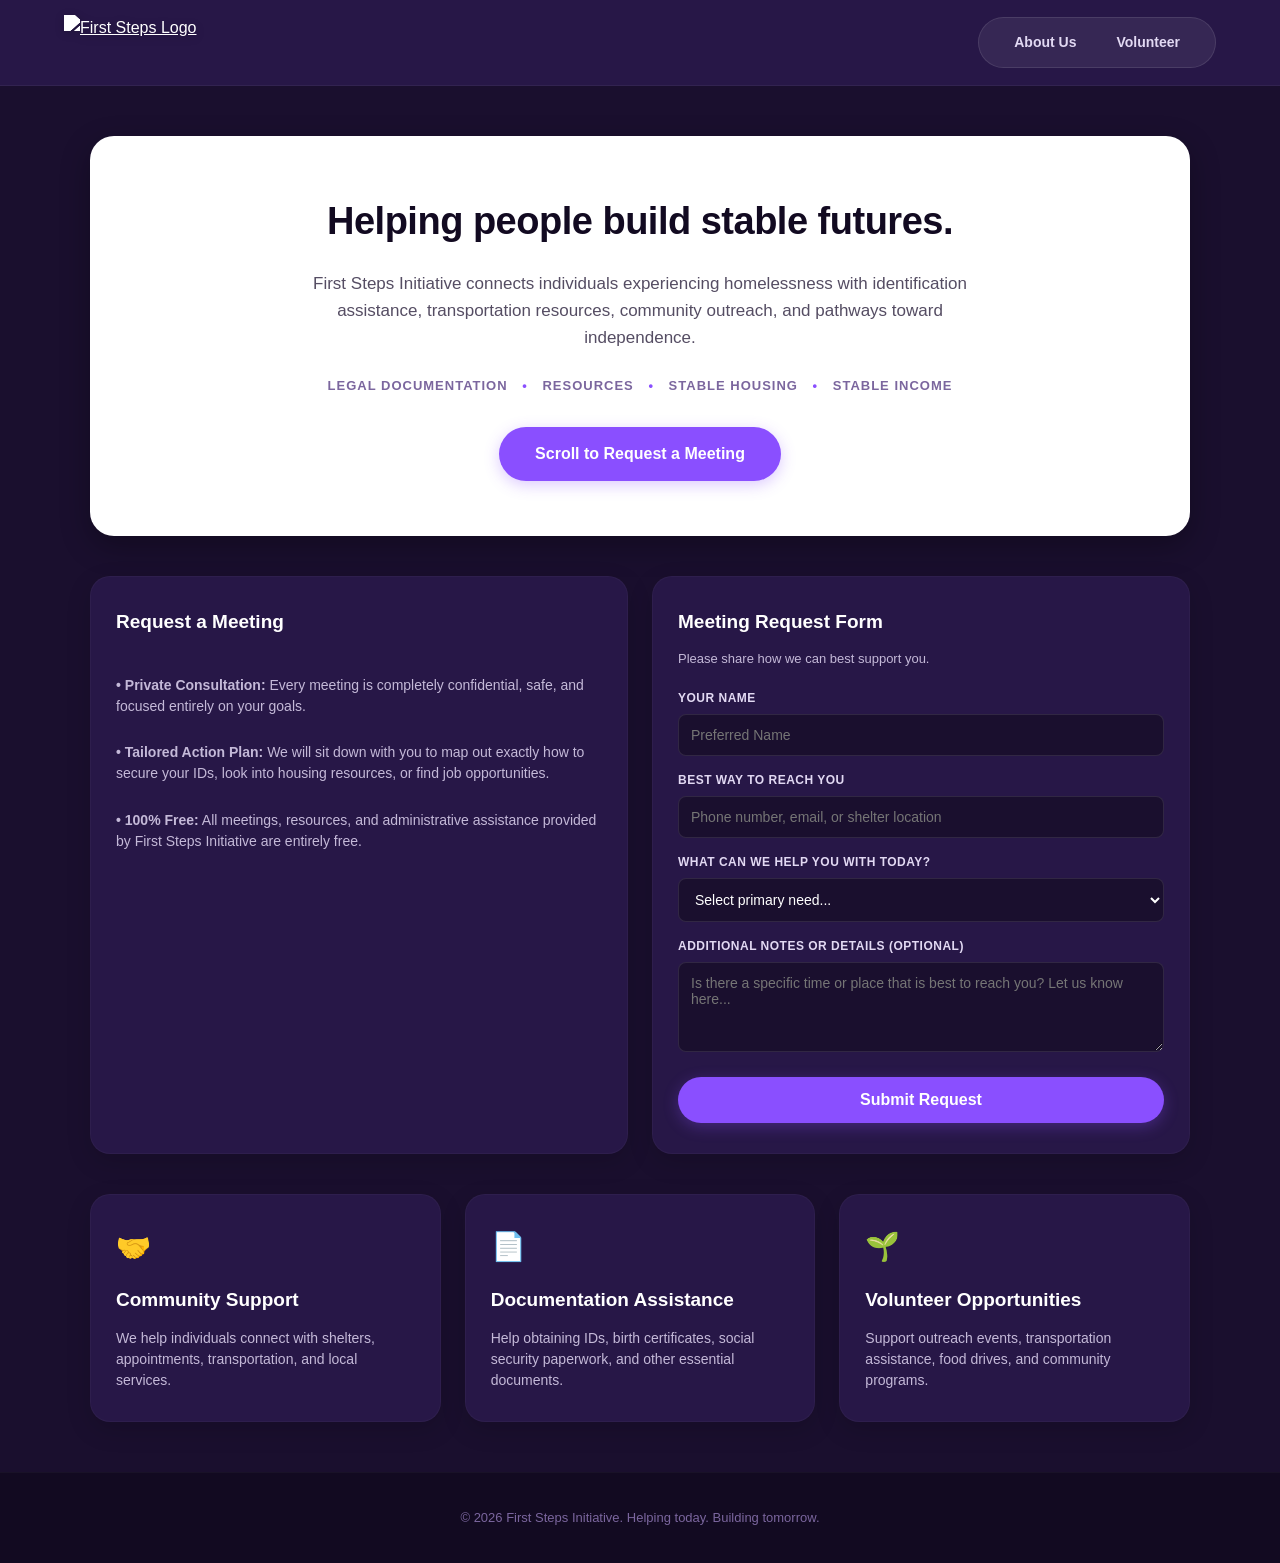
==== index.html @ f7674c2c "Restarted website" ====
<!DOCTYPE html>
<html lang="en">
<head>
    <meta charset="UTF-8">
    <meta name="viewport" content="width=device-width, initial-scale=1.0">
    <title>First Steps Initiative</title>
    <link rel="stylesheet" href="styles.css">
</head>
<body>

    <header class="main-header">
        <div class="logo-container">
            <a href="index.html">
                <img src="images/firststepslogo.png" alt="First Steps Logo" class="logo-img">
            </a>
        </div>
        <nav class="nav-bubble">
            <a href="about.html">About Us</a>
            <a href="volunteer.html">Volunteer</a>
        </nav>
    </header>

    <main class="page-container">
        
        <section class="hero-card">
            <h1>Helping people build stable futures.</h1>
            <p>First Steps Initiative connects individuals experiencing homelessness with identification assistance, transportation resources, community outreach, and pathways toward independence.</p>
            
            <div class="tagline-container">
                <span class="tag-item">Legal Documentation</span>
                <span class="tag-divider">•</span>
                <span class="tag-item">Resources</span>
                <span class="tag-divider">•</span>
                <span class="tag-item">Stable Housing</span>
                <span class="tag-divider">•</span>
                <span class="tag-item">Stable Income</span>
            </div>

            <a href="#meeting-form-section" class="hero-btn">Scroll to Request a Meeting</a>
        </section>

        <section id="meeting-form-section" class="services-grid layout-split">
            
            <div class="service-card info-panel">
                <h3>Request a Meeting</h3>
                <br>
                <p><strong>• Private Consultation:</strong> Every meeting is completely confidential, safe, and focused entirely on your goals.</p>
                <br>
                <p><strong>• Tailored Action Plan:</strong> We will sit down with you to map out exactly how to secure your IDs, look into housing resources, or find job opportunities.</p>
                <br>
                <p><strong>• 100% Free:</strong> All meetings, resources, and administrative assistance provided by First Steps Initiative are entirely free.</p>
            </div>

            <div class="service-card form-panel">
                <h3>Meeting Request Form</h3>
                <p style="color: #c4b9d8; font-size: 13px; margin-bottom: 20px;">Please share how we can best support you.</p>
                
                <form action="https://formspree.io/f/your-form-id-here" method="POST" class="volunteer-form">
                    <div class="form-group">
                        <label for="client-name">Your Name</label>
                        <input type="text" id="client-name" name="name" required placeholder="Preferred Name">
                    </div>

                    <div class="form-group">
                        <label for="contact-method">Best Way to Reach You</label>
                        <input type="text" id="contact-method" name="contact_method" required placeholder="Phone number, email, or shelter location">
                    </div>

                    <div class="form-group">
                        <label for="service-needed">What can we help you with today?</label>
                        <select id="service-needed" name="support_type" required>
                            <option value="" disabled selected>Select primary need...</option>
                            <option value="id-docs">Getting an ID / Birth Certificate</option>
                            <option value="housing">Stable Housing Assistance</option>
                            <option value="income">Stable Income / Job Resources</option>
                            <option value="other">General Community Support</option>
                        </select>
                    </div>

                    <div class="form-group">
                        <label for="client-message">Additional Notes or Details (Optional)</label>
                        <textarea id="client-message" name="details" rows="4" placeholder="Is there a specific time or place that is best to reach you? Let us know here..."></textarea>
                    </div>

                    <button type="submit" class="hero-btn form-submit">Submit Request</button>
                </form>
            </div>

        </section>

        <section class="services-grid" style="margin-top: 40px;">
            
            <div class="service-card">
                <div class="card-icon">🤝</div>
                <h3>Community Support</h3>
                <p>We help individuals connect with shelters, appointments, transportation, and local services.</p>
            </div>

            <div class="service-card">
                <div class="card-icon">📄</div>
                <h3>Documentation Assistance</h3>
                <p>Help obtaining IDs, birth certificates, social security paperwork, and other essential documents.</p>
            </div>

            <div class="service-card">
                <div class="card-icon">🌱</div>
                <h3>Volunteer Opportunities</h3>
                <p>Support outreach events, transportation assistance, food drives, and community programs.</p>
            </div>

        </section>

    </main>

    <footer class="main-footer">
        <p>&copy; 2026 First Steps Initiative. Helping today. Building tomorrow.</p>
    </footer>

</body>
</html>
---- styles.css ----
/* ==========================================
   1. CORE GLOBAL STYLES & BACKGROUND
   ========================================== */
* {
    margin: 0;
    padding: 0;
    box-sizing: border-box;
}

body {
    font-family: -apple-system, BlinkMacSystemFont, "Segoe UI", Roboto, Helvetica, Arial, sans-serif;
    background-color: #1a0f2e; /* Deep, rich premium dark purple canvas */
    color: #ffffff;
    line-height: 1.6;
    display: flex;
    flex-direction: column;
    min-height: 100vh;
}

/* Container keeping your elements neatly spaced */
.page-container {
    max-width: 1100px;
    width: 90%;
    margin: 50px auto;
    flex: 1;
}

/* ==========================================
   2. REFRESHED NAV BAR STYLES
   ========================================== */
.main-header {
    background-color: #271747; /* Slightly lighter deep purple for depth */
    padding: 15px 5%;
    display: flex;
    justify-content: space-between;
    align-items: center;
    border-bottom: 1px solid rgba(255, 255, 255, 0.05);
}

.logo-img {
    height: 55px;
    width: auto;
    display: block;
    /* Keeps logo perfectly clean on dark backgrounds */
    filter: brightness(0) invert(1) drop-shadow(0 2px 4px rgba(0,0,0,0.2)); 
}

/* The Navigation Capsule Pill */
header nav.nav-bubble {
    display: inline-flex;
    background-color: rgba(255, 255, 255, 0.07); /* Smooth glassmorphic look */
    padding: 5px 15px;            
    border-radius: 50px;          
    align-items: center;
    border: 1px solid rgba(255, 255, 255, 0.1);
}

header nav.nav-bubble a {
    color: #e2d9f3;    
    margin: 0 4px;               
    padding: 8px 16px;
    text-decoration: none;
    font-weight: 600;
    font-size: 14px;
    transition: all 0.25s ease;    
    border-radius: 25px;
}

/* Crisp White Hover Button Tab */
header nav.nav-bubble a:hover {
    background-color: #ffffff; 
    color: #1a0f2e;            
    box-shadow: 0 4px 12px rgba(0, 0, 0, 0.15); 
}

/* ==========================================
   3. MODERN HERO BLOCK
   ========================================== */
.hero-card {
    background: #ffffff;
    color: #1a0f2e; /* Deep purple contrast text */
    padding: 55px 40px;
    border-radius: 24px; /* Sleek modern rounding */
    text-align: center;
    box-shadow: 0 10px 30px rgba(0, 0, 0, 0.3);
    margin-bottom: 40px;
    display: flex;
    flex-direction: column;
    align-items: center;
}

.hero-card h1 {
    font-size: 38px;
    font-weight: 800;
    margin-bottom: 18px;
    letter-spacing: -0.5px;
    color: #120a21;
}

.hero-card p {
    color: #554d63;
    font-size: 17px;
    max-width: 720px;
    margin: 0 auto;
}

/* Horizontal Tagline Subtext Divider Grid */
.tagline-container {
    margin: 25px 0 5px 0;
    font-size: 13px;
    font-weight: 700;
    color: #7b669e;
    text-transform: uppercase;
    letter-spacing: 1px;
}

.tag-divider {
    color: #8a4fff; 
    margin: 0 10px;
}

/* ==========================================
   4. SEAMLESS CALL-TO-ACTION BUTTON
   ========================================== */
.hero-btn {
    display: inline-block;
    background-color: #8a4fff; /* Bright royal purple accent */
    color: #ffffff !important;
    padding: 14px 36px;
    text-decoration: none;
    font-weight: 600;
    font-size: 16px;
    border-radius: 50px;
    margin-top: 25px;
    transition: all 0.2s cubic-bezier(0.4, 0, 0.2, 1);
    box-shadow: 0 4px 15px rgba(138, 79, 255, 0.3);
}

.hero-btn:hover {
    background-color: #7236e2;
    transform: translateY(-2px);
    box-shadow: 0 6px 20px rgba(138, 79, 255, 0.45);
}

/* ==========================================
   5. THREE-COLUMN SERVICE CARD GRID
   ========================================== */
.services-grid {
    display: flex;
    justify-content: space-between;
    gap: 24px;
}

.service-card {
    background: #271747; /* Matches internal container color palette */
    padding: 30px 25px;
    border-radius: 20px;
    flex: 1;
    border: 1px solid rgba(255, 255, 255, 0.03);
    box-shadow: 0 8px 24px rgba(0, 0, 0, 0.15);
    transition: transform 0.2s ease, border-color 0.2s ease;
}

.service-card:hover {
    transform: translateY(-4px);
    border-color: rgba(138, 79, 255, 0.3);
}

.card-icon {
    font-size: 28px;
    margin-bottom: 15px;
}

.service-card h3 {
    font-size: 19px;
    font-weight: 700;
    margin-bottom: 12px;
    color: #ffffff;
}

.service-card p {
    color: #c4b9d8;
    font-size: 14px;
    line-height: 1.5;
}

/* Responsive optimization for smaller monitors/laptops */
/* Responsive optimization for mobile phones */
@media (max-width: 768px) {
    .main-header {
        flex-direction: column; /* Stacks logo above the menu on small phones */
        gap: 15px;
        text-align: center;
    }

    .services-grid {
        flex-direction: column; /* Stacks the lower cards vertically */
    }
    
    .hero-card h1 {
        font-size: 28px; /* Slightly shrinks text so headers don't look giant on a phone */
    }
}

/* ==========================================
   6. CLEAN FOOTER STYLES
   ========================================== */
.main-footer {
    text-align: center;
    padding: 35px 20px;
    background-color: #120a21;
    color: #7b669e;
    font-size: 13px;
    border-top: 1px solid rgba(255, 255, 255, 0.03);
}

/* ==========================================
   7. VOLUNTEER FORM SPECIFIC STYLES
   ========================================== */
.layout-split {
    align-items: stretch;
}

.info-panel {
    background: #271747;
}

.form-panel {
    background: #271747;
    text-align: left;
}

.volunteer-form {
    display: flex;
    flex-direction: column;
    gap: 15px;
}

.form-group {
    display: flex;
    flex-direction: column;
    gap: 6px;
}

.form-group label {
    font-size: 12px;
    font-weight: 700;
    text-transform: uppercase;
    color: #e2d9f3;
    letter-spacing: 0.5px;
}

.form-group input,
.form-group select,
.form-group textarea {
    width: 100%;
    padding: 12px;
    background-color: #1a0f2e;
    border: 1px solid rgba(255, 255, 255, 0.1);
    border-radius: 8px;
    color: #ffffff;
    font-family: inherit;
    font-size: 14px;
    transition: border-color 0.2s;
}

.form-group input:focus,
.form-group select:focus,
.form-group textarea:focus {
    outline: none;
    border-color: #8a4fff;
}

.form-group textarea {
    resize: vertical;
}

.form-submit {
    margin: 10px 0 0 0 !important;
    width: 100%;
    text-align: center;
    cursor: pointer;
    border: none;
}
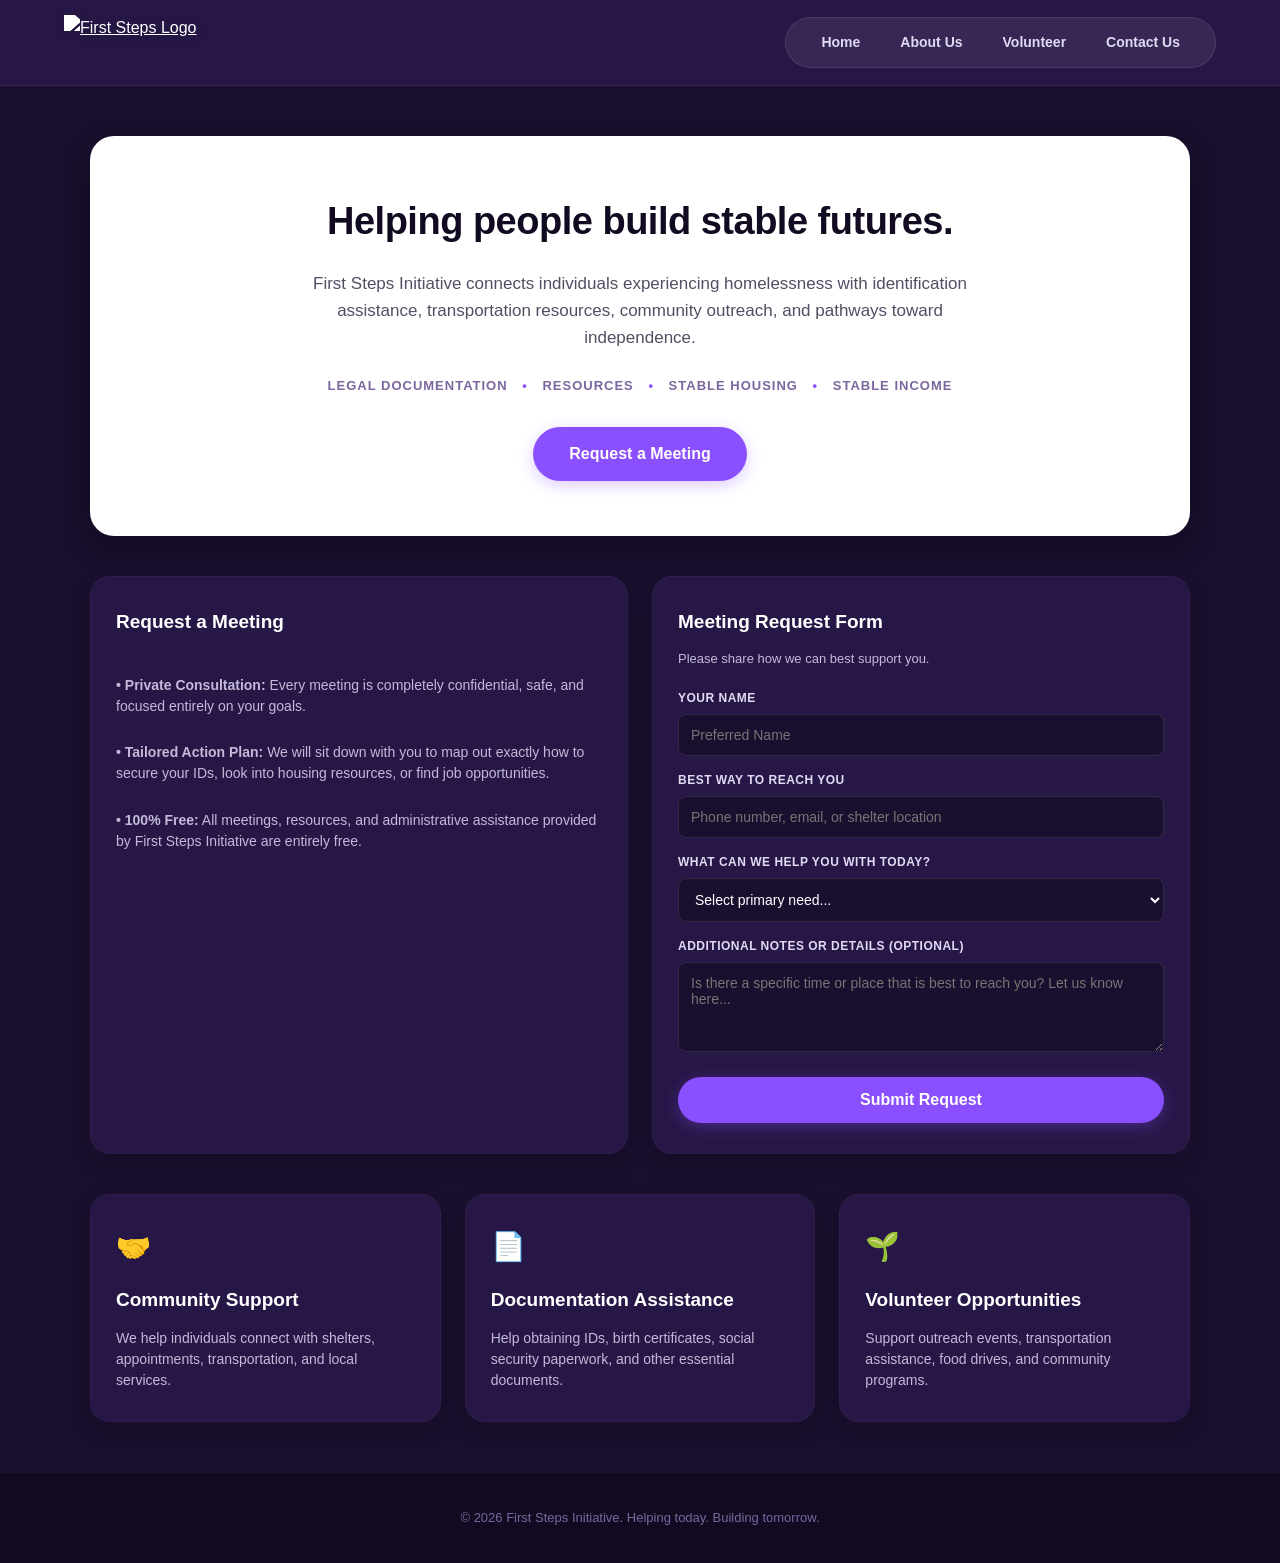
==== commit ee06624d: "fixed pages" ====
--- a/index.html
+++ b/index.html
@@ -15,8 +15,10 @@
             </a>
         </div>
         <nav class="nav-bubble">
+            <a href="index.html">Home</a>
             <a href="about.html">About Us</a>
             <a href="volunteer.html">Volunteer</a>
+            <a href="#meeting-form-section">Contact Us</a>
         </nav>
     </header>
 
@@ -36,7 +38,7 @@
                 <span class="tag-item">Stable Income</span>
             </div>
 
-            <a href="#meeting-form-section" class="hero-btn">Scroll to Request a Meeting</a>
+            <a href="#meeting-form-section" class="hero-btn">Request a Meeting</a>
         </section>
 
         <section id="meeting-form-section" class="services-grid layout-split">
@@ -89,7 +91,6 @@
         </section>
 
         <section class="services-grid" style="margin-top: 40px;">
-            
             <div class="service-card">
                 <div class="card-icon">🤝</div>
                 <h3>Community Support</h3>
@@ -107,7 +108,6 @@
                 <h3>Volunteer Opportunities</h3>
                 <p>Support outreach events, transportation assistance, food drives, and community programs.</p>
             </div>
-
         </section>
 
     </main>
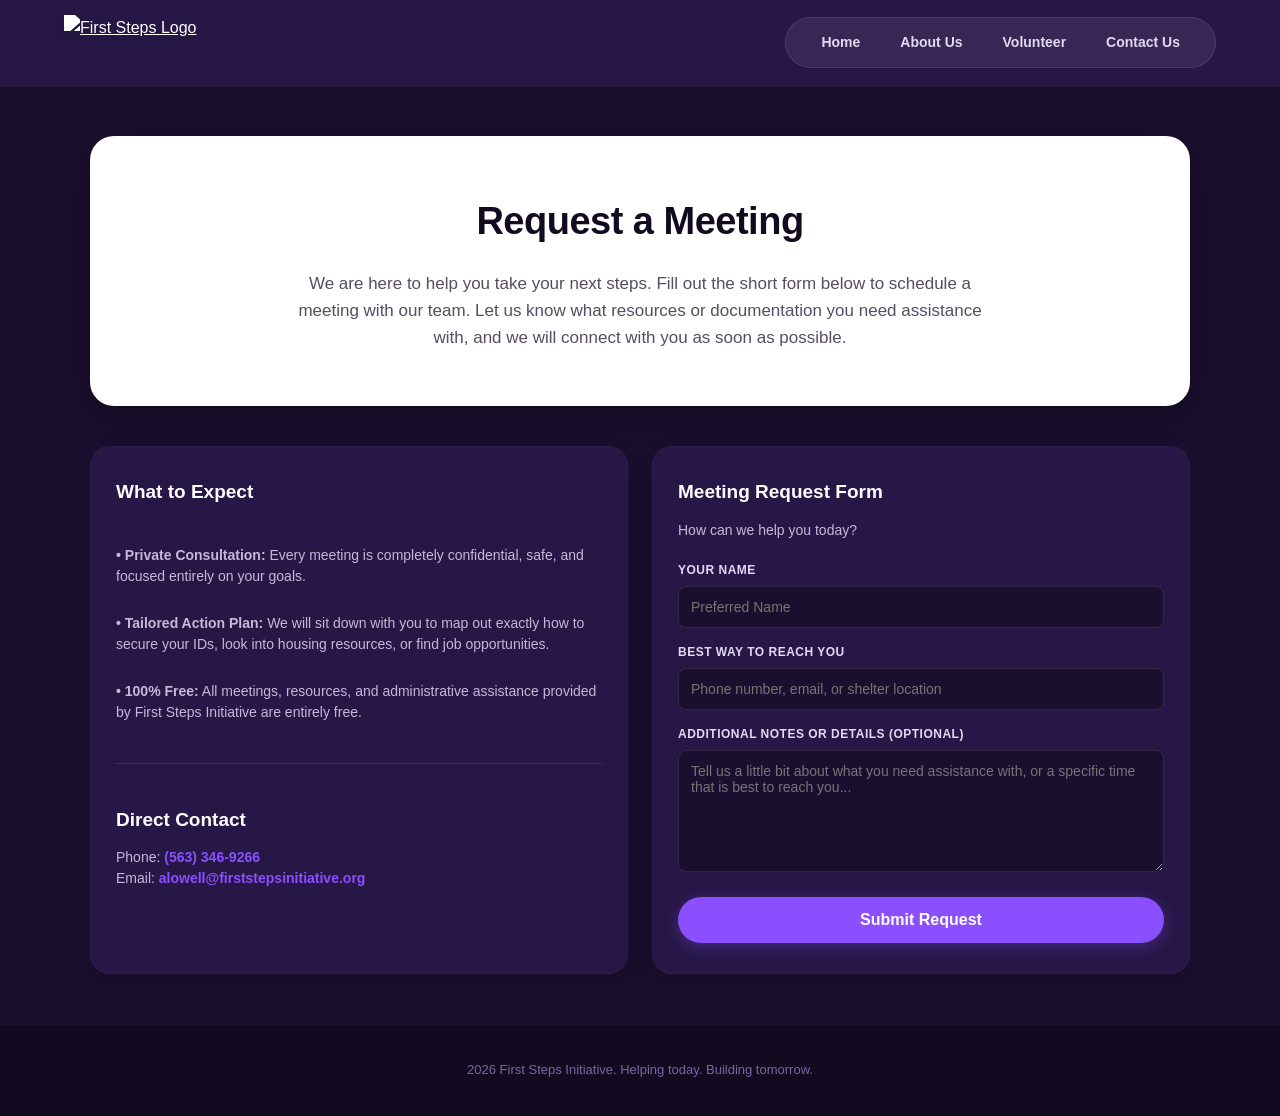
==== commit 944130ea: "updated website" ====
--- a/index.html
+++ b/index.html
@@ -3,7 +3,7 @@
 <head>
     <meta charset="UTF-8">
     <meta name="viewport" content="width=device-width, initial-scale=1.0">
-    <title>First Steps Initiative</title>
+    <title>Request a Meeting - First Steps Initiative</title>
     <link rel="stylesheet" href="styles.css">
 </head>
 <body>
@@ -18,44 +18,38 @@
             <a href="index.html">Home</a>
             <a href="about.html">About Us</a>
             <a href="volunteer.html">Volunteer</a>
-            <a href="#meeting-form-section">Contact Us</a>
+            <a href="contact.html">Contact Us</a>
         </nav>
     </header>
 
     <main class="page-container">
         
         <section class="hero-card">
-            <h1>Helping people build stable futures.</h1>
-            <p>First Steps Initiative connects individuals experiencing homelessness with identification assistance, transportation resources, community outreach, and pathways toward independence.</p>
-            
-            <div class="tagline-container">
-                <span class="tag-item">Legal Documentation</span>
-                <span class="tag-divider">•</span>
-                <span class="tag-item">Resources</span>
-                <span class="tag-divider">•</span>
-                <span class="tag-item">Stable Housing</span>
-                <span class="tag-divider">•</span>
-                <span class="tag-item">Stable Income</span>
-            </div>
-
-            <a href="#meeting-form-section" class="hero-btn">Request a Meeting</a>
+            <h1>Request a Meeting</h1>
+            <p>We are here to help you take your next steps. Fill out the short form below to schedule a meeting with our team. Let us know what resources or documentation you need assistance with, and we will connect with you as soon as possible.</p>
         </section>
 
-        <section id="meeting-form-section" class="services-grid layout-split">
+        <section class="services-grid layout-split">
             
             <div class="service-card info-panel">
-                <h3>Request a Meeting</h3>
+                <h3>What to Expect</h3>
                 <br>
                 <p><strong>• Private Consultation:</strong> Every meeting is completely confidential, safe, and focused entirely on your goals.</p>
                 <br>
                 <p><strong>• Tailored Action Plan:</strong> We will sit down with you to map out exactly how to secure your IDs, look into housing resources, or find job opportunities.</p>
                 <br>
                 <p><strong>• 100% Free:</strong> All meetings, resources, and administrative assistance provided by First Steps Initiative are entirely free.</p>
+                <br>
+                <hr style="border: 0; border-top: 1px solid rgba(255,255,255,0.1); margin: 15px 0;">
+                <br>
+                <h3>Direct Contact</h3>
+                <p style="margin-top: 10px;">Phone: <a href="tel:+15633469266" style="color: #8a4fff; text-decoration: none; font-weight: bold;">(563) 346-9266</a></p>
+                <p>Email: <a href="mailto:alowell@firststepsinitiative.org" style="color: #8a4fff; text-decoration: none; font-weight: bold; word-break: break-all;">alowell@firststepsinitiative.org</a></p>
             </div>
 
             <div class="service-card form-panel">
                 <h3>Meeting Request Form</h3>
-                <p style="color: #c4b9d8; font-size: 13px; margin-bottom: 20px;">Please share how we can best support you.</p>
+                <p style="color: #c4b9d8; font-size: 14px; margin-bottom: 20px; font-weight: 500;">How can we help you today?</p>
                 
                 <form action="https://formspree.io/f/your-form-id-here" method="POST" class="volunteer-form">
                     <div class="form-group">
@@ -69,19 +63,8 @@
                     </div>
 
                     <div class="form-group">
-                        <label for="service-needed">What can we help you with today?</label>
-                        <select id="service-needed" name="support_type" required>
-                            <option value="" disabled selected>Select primary need...</option>
-                            <option value="id-docs">Getting an ID / Birth Certificate</option>
-                            <option value="housing">Stable Housing Assistance</option>
-                            <option value="income">Stable Income / Job Resources</option>
-                            <option value="other">General Community Support</option>
-                        </select>
-                    </div>
-
-                    <div class="form-group">
                         <label for="client-message">Additional Notes or Details (Optional)</label>
-                        <textarea id="client-message" name="details" rows="4" placeholder="Is there a specific time or place that is best to reach you? Let us know here..."></textarea>
+                        <textarea id="client-message" name="details" rows="6" placeholder="Tell us a little bit about what you need assistance with, or a specific time that is best to reach you..."></textarea>
                     </div>
 
                     <button type="submit" class="hero-btn form-submit">Submit Request</button>
@@ -90,30 +73,10 @@
 
         </section>
 
-        <section class="services-grid" style="margin-top: 40px;">
-            <div class="service-card">
-                <div class="card-icon">🤝</div>
-                <h3>Community Support</h3>
-                <p>We help individuals connect with shelters, appointments, transportation, and local services.</p>
-            </div>
-
-            <div class="service-card">
-                <div class="card-icon">📄</div>
-                <h3>Documentation Assistance</h3>
-                <p>Help obtaining IDs, birth certificates, social security paperwork, and other essential documents.</p>
-            </div>
-
-            <div class="service-card">
-                <div class="card-icon">🌱</div>
-                <h3>Volunteer Opportunities</h3>
-                <p>Support outreach events, transportation assistance, food drives, and community programs.</p>
-            </div>
-        </section>
-
     </main>
 
     <footer class="main-footer">
-        <p>&copy; 2026 First Steps Initiative. Helping today. Building tomorrow.</p>
+        <p>2026 First Steps Initiative. Helping today. Building tomorrow.</p>
     </footer>
 
 </body>
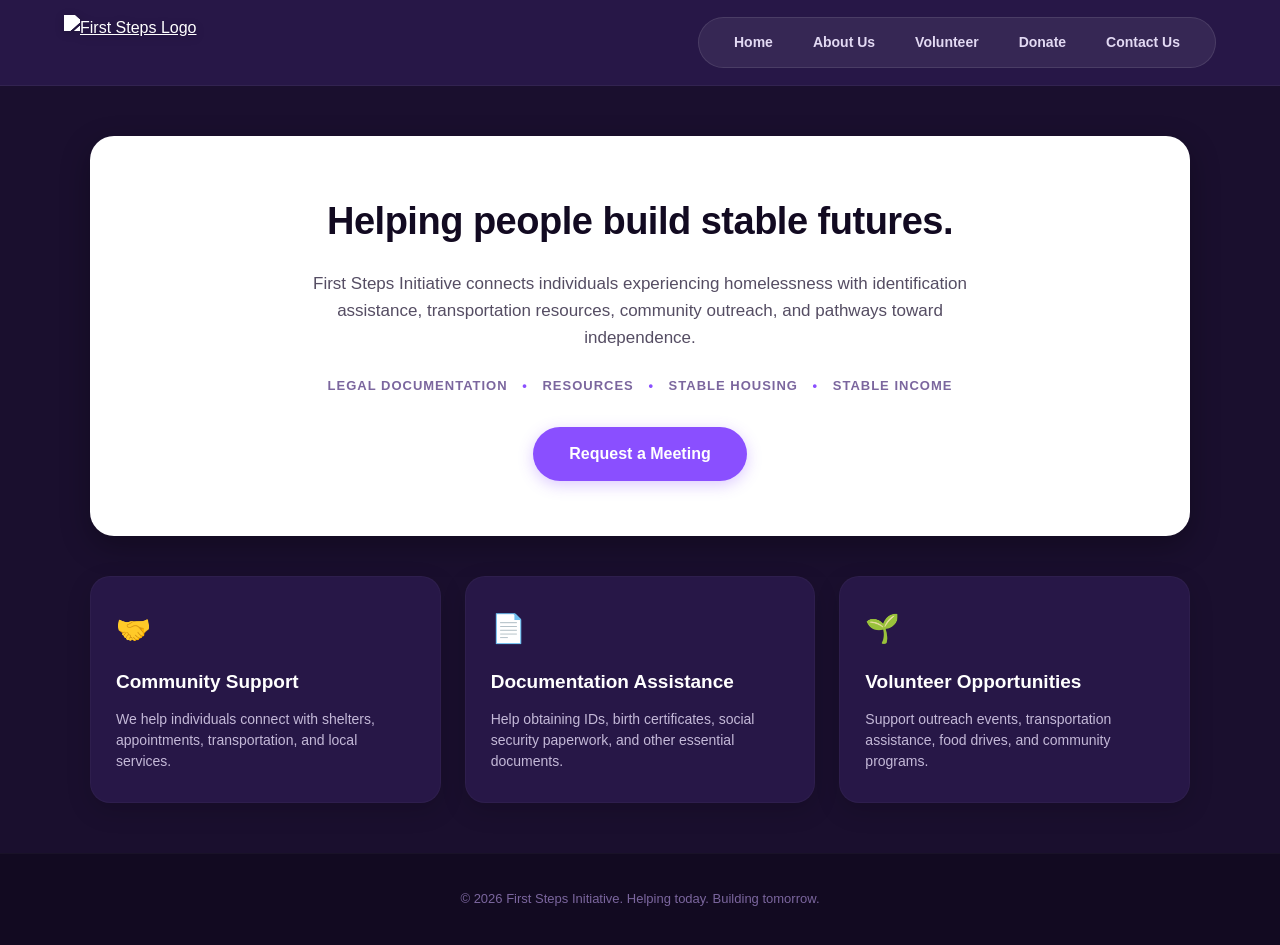
==== commit 3428b454: "Fixed website" ====
--- a/index.html
+++ b/index.html
@@ -3,7 +3,7 @@
 <head>
     <meta charset="UTF-8">
     <meta name="viewport" content="width=device-width, initial-scale=1.0">
-    <title>Request a Meeting - First Steps Initiative</title>
+    <title>First Steps Initiative</title>
     <link rel="stylesheet" href="styles.css">
 </head>
 <body>
@@ -14,10 +14,11 @@
                 <img src="images/firststepslogo.png" alt="First Steps Logo" class="logo-img">
             </a>
         </div>
-        <nav class="nav-bubble">
+       <nav class="nav-bubble">
             <a href="index.html">Home</a>
             <a href="about.html">About Us</a>
             <a href="volunteer.html">Volunteer</a>
+            <a href="donate.html">Donate</a>
             <a href="contact.html">Contact Us</a>
         </nav>
     </header>
@@ -25,58 +26,46 @@
     <main class="page-container">
         
         <section class="hero-card">
-            <h1>Request a Meeting</h1>
-            <p>We are here to help you take your next steps. Fill out the short form below to schedule a meeting with our team. Let us know what resources or documentation you need assistance with, and we will connect with you as soon as possible.</p>
+            <h1>Helping people build stable futures.</h1>
+            <p>First Steps Initiative connects individuals experiencing homelessness with identification assistance, transportation resources, community outreach, and pathways toward independence.</p>
+            
+            <div class="tagline-container">
+                <span class="tag-item">Legal Documentation</span>
+                <span class="tag-divider">•</span>
+                <span class="tag-item">Resources</span>
+                <span class="tag-divider">•</span>
+                <span class="tag-item">Stable Housing</span>
+                <span class="tag-divider">•</span>
+                <span class="tag-item">Stable Income</span>
+            </div>
+
+            <a href="contact.html" class="hero-btn">Request a Meeting</a>
         </section>
 
-        <section class="services-grid layout-split">
-            
-            <div class="service-card info-panel">
-                <h3>What to Expect</h3>
-                <br>
-                <p><strong>• Private Consultation:</strong> Every meeting is completely confidential, safe, and focused entirely on your goals.</p>
-                <br>
-                <p><strong>• Tailored Action Plan:</strong> We will sit down with you to map out exactly how to secure your IDs, look into housing resources, or find job opportunities.</p>
-                <br>
-                <p><strong>• 100% Free:</strong> All meetings, resources, and administrative assistance provided by First Steps Initiative are entirely free.</p>
-                <br>
-                <hr style="border: 0; border-top: 1px solid rgba(255,255,255,0.1); margin: 15px 0;">
-                <br>
-                <h3>Direct Contact</h3>
-                <p style="margin-top: 10px;">Phone: <a href="tel:+15633469266" style="color: #8a4fff; text-decoration: none; font-weight: bold;">(563) 346-9266</a></p>
-                <p>Email: <a href="mailto:alowell@firststepsinitiative.org" style="color: #8a4fff; text-decoration: none; font-weight: bold; word-break: break-all;">alowell@firststepsinitiative.org</a></p>
+        <section class="services-grid">
+            <div class="service-card">
+                <div class="card-icon">🤝</div>
+                <h3>Community Support</h3>
+                <p>We help individuals connect with shelters, appointments, transportation, and local services.</p>
             </div>
 
-            <div class="service-card form-panel">
-                <h3>Meeting Request Form</h3>
-                <p style="color: #c4b9d8; font-size: 14px; margin-bottom: 20px; font-weight: 500;">How can we help you today?</p>
-                
-                <form action="https://formspree.io/f/your-form-id-here" method="POST" class="volunteer-form">
-                    <div class="form-group">
-                        <label for="client-name">Your Name</label>
-                        <input type="text" id="client-name" name="name" required placeholder="Preferred Name">
-                    </div>
-
-                    <div class="form-group">
-                        <label for="contact-method">Best Way to Reach You</label>
-                        <input type="text" id="contact-method" name="contact_method" required placeholder="Phone number, email, or shelter location">
-                    </div>
-
-                    <div class="form-group">
-                        <label for="client-message">Additional Notes or Details (Optional)</label>
-                        <textarea id="client-message" name="details" rows="6" placeholder="Tell us a little bit about what you need assistance with, or a specific time that is best to reach you..."></textarea>
-                    </div>
-
-                    <button type="submit" class="hero-btn form-submit">Submit Request</button>
-                </form>
+            <div class="service-card">
+                <div class="card-icon">📄</div>
+                <h3>Documentation Assistance</h3>
+                <p>Help obtaining IDs, birth certificates, social security paperwork, and other essential documents.</p>
             </div>
 
+            <div class="service-card">
+                <div class="card-icon">🌱</div>
+                <h3>Volunteer Opportunities</h3>
+                <p>Support outreach events, transportation assistance, food drives, and community programs.</p>
+            </div>
         </section>
 
     </main>
 
     <footer class="main-footer">
-        <p>2026 First Steps Initiative. Helping today. Building tomorrow.</p>
+        <p>&copy; 2026 First Steps Initiative. Helping today. Building tomorrow.</p>
     </footer>
 
 </body>
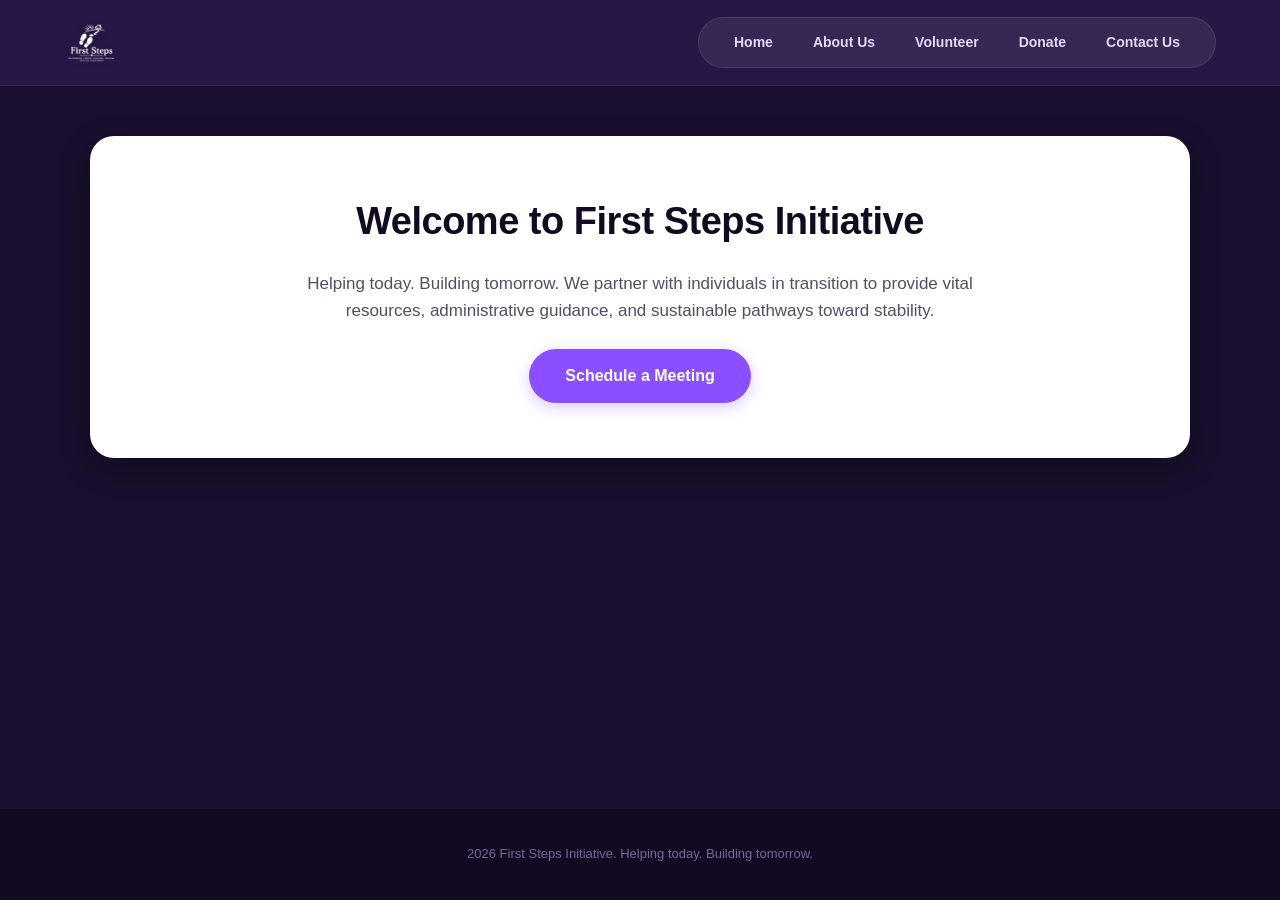
==== commit 0f11bcc2: "logo" ====
--- a/index.html
+++ b/index.html
@@ -3,7 +3,7 @@
 <head>
     <meta charset="UTF-8">
     <meta name="viewport" content="width=device-width, initial-scale=1.0">
-    <title>First Steps Initiative</title>
+    <title>Home - First Steps Initiative</title>
     <link rel="stylesheet" href="styles.css">
 </head>
 <body>
@@ -11,10 +11,10 @@
     <header class="main-header">
         <div class="logo-container">
             <a href="index.html">
-                <img src="images/firststepslogo.png" alt="First Steps Logo" class="logo-img">
+                <img src="images/firststepslogo.png" alt="First Steps Logo" class="logo-img" style="max-height: 80px; width: auto; display: block;">
             </a>
         </div>
-       <nav class="nav-bubble">
+        <nav class="nav-bubble">
             <a href="index.html">Home</a>
             <a href="about.html">About Us</a>
             <a href="volunteer.html">Volunteer</a>
@@ -24,50 +24,16 @@
     </header>
 
     <main class="page-container">
-        
         <section class="hero-card">
-            <h1>Helping people build stable futures.</h1>
-            <p>First Steps Initiative connects individuals experiencing homelessness with identification assistance, transportation resources, community outreach, and pathways toward independence.</p>
-            
-            <div class="tagline-container">
-                <span class="tag-item">Legal Documentation</span>
-                <span class="tag-divider">•</span>
-                <span class="tag-item">Resources</span>
-                <span class="tag-divider">•</span>
-                <span class="tag-item">Stable Housing</span>
-                <span class="tag-divider">•</span>
-                <span class="tag-item">Stable Income</span>
-            </div>
-
-            <a href="contact.html" class="hero-btn">Request a Meeting</a>
+            <h1>Welcome to First Steps Initiative</h1>
+            <p>Helping today. Building tomorrow. We partner with individuals in transition to provide vital resources, administrative guidance, and sustainable pathways toward stability.</p>
+            <a href="contact.html" class="hero-btn">Schedule a Meeting</a>
         </section>
-
-        <section class="services-grid">
-            <div class="service-card">
-                <div class="card-icon">🤝</div>
-                <h3>Community Support</h3>
-                <p>We help individuals connect with shelters, appointments, transportation, and local services.</p>
-            </div>
-
-            <div class="service-card">
-                <div class="card-icon">📄</div>
-                <h3>Documentation Assistance</h3>
-                <p>Help obtaining IDs, birth certificates, social security paperwork, and other essential documents.</p>
-            </div>
-
-            <div class="service-card">
-                <div class="card-icon">🌱</div>
-                <h3>Volunteer Opportunities</h3>
-                <p>Support outreach events, transportation assistance, food drives, and community programs.</p>
-            </div>
-        </section>
-
     </main>
 
     <footer class="main-footer">
-        <p>&copy; 2026 First Steps Initiative. Helping today. Building tomorrow.</p>
+        <p>2026 First Steps Initiative. Helping today. Building tomorrow.</p>
     </footer>
 
 </body>
-</html>
-
+</html>
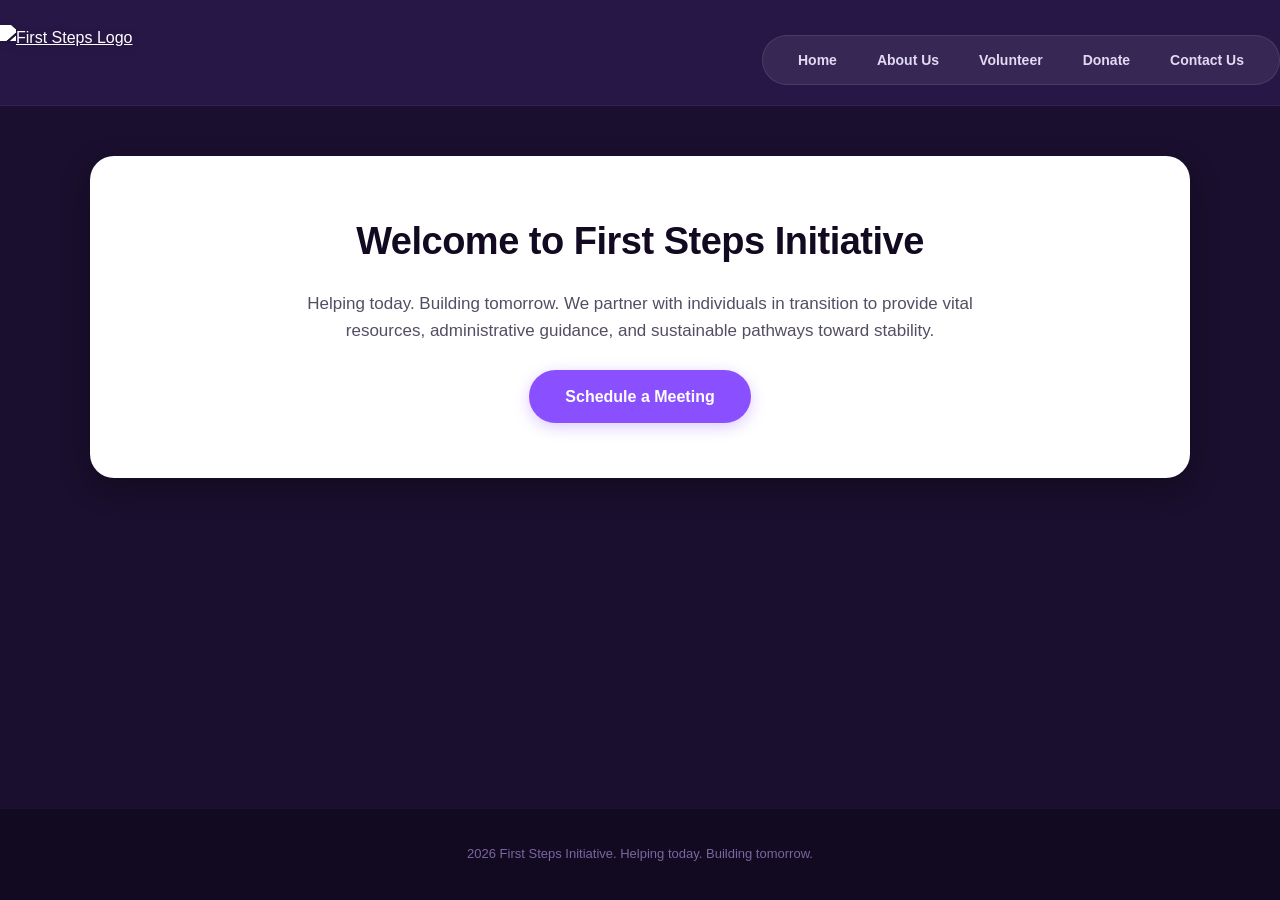
==== commit 870fe4a8: "fixed" ====
--- a/index.html
+++ b/index.html
@@ -8,13 +8,13 @@
 </head>
 <body>
 
-    <header class="main-header">
+    <header class="main-header" style="padding: 20px 0;">
         <div class="logo-container">
             <a href="index.html">
-                <img src="images/firststepslogo.png" alt="First Steps Logo" class="logo-img" style="max-height: 80px; width: auto; display: block;">
+                <img src="images/FirstStepsLogo.png" alt="First Steps Logo" class="logo-img" style="max-height: 160px; width: auto; display: block; margin: 0 auto;">
             </a>
         </div>
-        <nav class="nav-bubble">
+        <nav class="nav-bubble" style="margin-top: 15px;">
             <a href="index.html">Home</a>
             <a href="about.html">About Us</a>
             <a href="volunteer.html">Volunteer</a>
@@ -27,7 +27,7 @@
         <section class="hero-card">
             <h1>Welcome to First Steps Initiative</h1>
             <p>Helping today. Building tomorrow. We partner with individuals in transition to provide vital resources, administrative guidance, and sustainable pathways toward stability.</p>
-            <a href="contact.html" class="hero-btn">Schedule a Meeting</a>
+            <a href="contact.html" class="hero-btn" style="display: inline-block; text-decoration: none; text-align: center;">Schedule a Meeting</a>
         </section>
     </main>
 
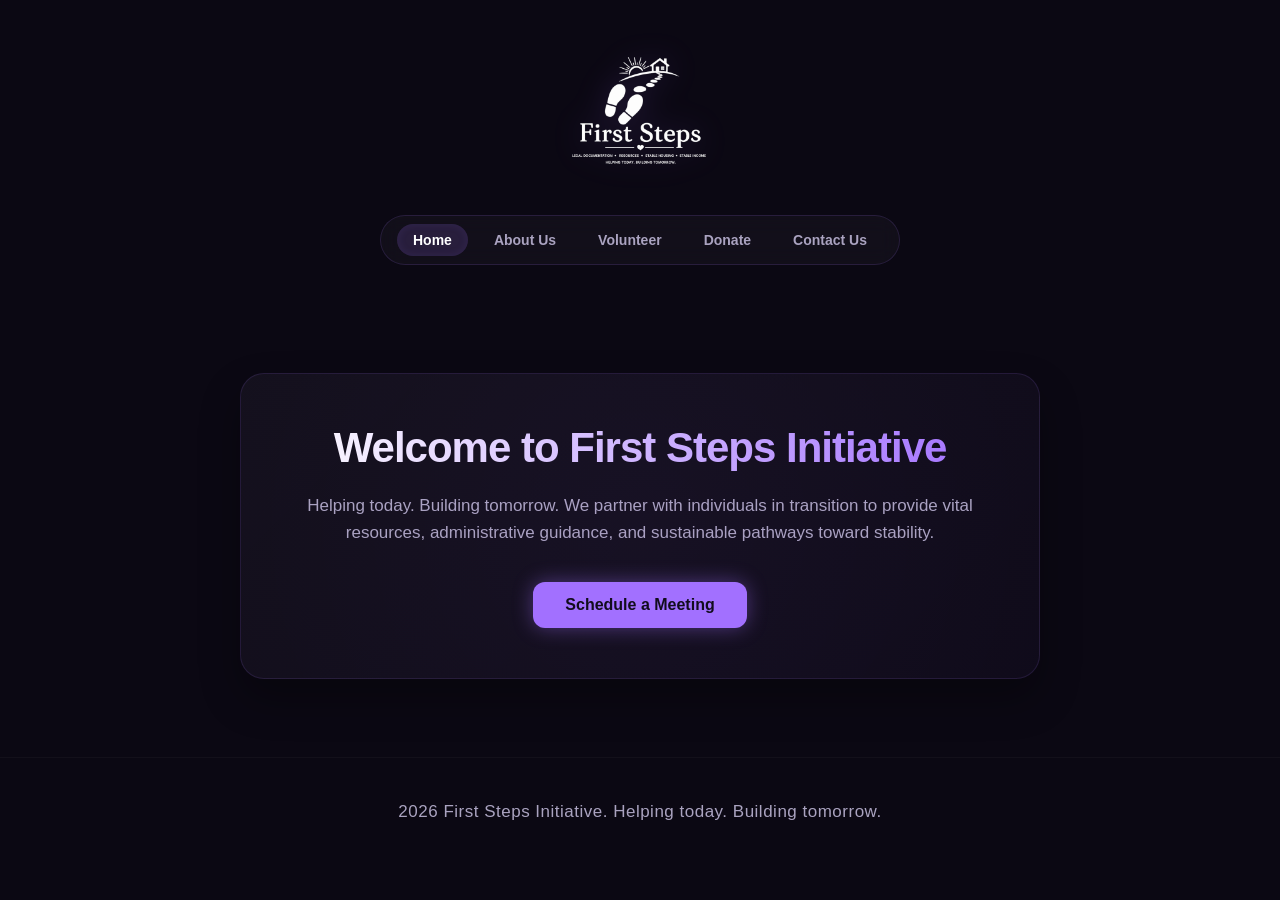
==== commit 576a91c6: "fixed bugs" ====
--- a/index.html
+++ b/index.html
@@ -4,18 +4,54 @@
     <meta charset="UTF-8">
     <meta name="viewport" content="width=device-width, initial-scale=1.0">
     <title>Home - First Steps Initiative</title>
-    <link rel="stylesheet" href="styles.css">
+    <style>
+        :root {
+            --bg-color: #0b0813;
+            --card-bg: rgba(255, 255, 255, 0.04);
+            --card-border: rgba(162, 112, 255, 0.15);
+            --accent-purple: #a270ff;
+            --accent-glow: rgba(162, 112, 255, 0.4);
+            --text-main: #f3f0ff;
+            --text-muted: #aaa3c0;
+        }
+        * { box-sizing: border-box; margin: 0; padding: 0; font-family: -apple-system, BlinkMacSystemFont, "Segoe UI", Roboto, Helvetica, Arial, sans-serif; }
+        body { background-color: var(--bg-color); color: var(--text-main); min-height: 100vh; display: flex; flex-direction: column; justify-content: space-between; }
+        
+        /* Header Layout */
+        .main-header { padding: 30px 20px; text-align: center; }
+        .logo-img { max-height: 160px; width: auto; display: block; margin: 0 auto; filter: drop-shadow(0 0 15px rgba(162, 112, 255, 0.2)); }
+        
+        /* Premium Nav Bubble */
+        .nav-bubble { display: inline-flex; background: rgba(255, 255, 255, 0.03); backdrop-filter: blur(10px); border: 1px solid var(--card-border); padding: 8px 16px; border-radius: 30px; margin-top: 25px; gap: 10px; }
+        .nav-bubble a { color: var(--text-muted); text-decoration: none; padding: 8px 16px; font-size: 14px; font-weight: 600; border-radius: 20px; transition: all 0.3s ease; }
+        .nav-bubble a:hover, .nav-bubble a.active { color: #fff; background: rgba(162, 112, 255, 0.15); box-shadow: inset 0 0 10px rgba(162, 112, 255, 0.1); }
+        
+        /* Container & Cards */
+        .page-container { max-width: 1100px; width: 100%; margin: 0 auto; padding: 40px 20px; flex-grow: 1; display: flex; flex-direction: column; justify-content: center; }
+        .hero-card { background: linear-gradient(135deg, rgba(255,255,255,0.03) 0%, rgba(162,112,255,0.02) 100%); border: 1px solid var(--card-border); border-radius: 24px; padding: 50px 40px; text-align: center; box-shadow: 0 20px 40px rgba(0,0,0,0.3); max-width: 800px; margin: 0 auto; position: relative; overflow: hidden; }
+        .hero-card::before { content: ''; position: absolute; top: -50%; left: -50%; width: 200%; height: 200%; background: radial-gradient(circle, rgba(162,112,255,0.05) 0%, transparent 70%); pointer-events: none; }
+        
+        h1 { font-size: 42px; font-weight: 800; letter-spacing: -1px; margin-bottom: 20px; background: linear-gradient(to right, #fff, var(--accent-purple)); -webkit-background-clip: text; -webkit-text-fill-color: transparent; }
+        p { font-size: 17px; line-height: 1.6; color: var(--text-muted); margin-bottom: 35px; }
+        
+        /* Buttons */
+        .hero-btn { display: inline-block; background: var(--accent-purple); color: #0b0813; text-decoration: none; font-weight: 700; font-size: 16px; padding: 14px 32px; border-radius: 12px; border: none; cursor: pointer; transition: all 0.3s cubic-bezier(0.16, 1, 0.3, 1); box-shadow: 0 0 20px var(--accent-glow); }
+        .hero-btn:hover { transform: translateY(-2px); box-shadow: 0 0 30px rgba(162, 112, 255, 0.6); background: #b385ff; }
+        
+        /* Footer */
+        .main-footer { padding: 40px 20px; text-align: center; border-top: 1px solid rgba(255, 255, 255, 0.03); font-size: 14px; color: rgba(255, 255, 255, 0.3); font-weight: 500; letter-spacing: 0.5px; }
+    </style>
 </head>
 <body>
 
-    <header class="main-header" style="padding: 20px 0;">
+    <header class="main-header">
         <div class="logo-container">
             <a href="index.html">
-                <img src="images/FirstStepsLogo.png" alt="First Steps Logo" class="logo-img" style="max-height: 160px; width: auto; display: block; margin: 0 auto;">
+                <img src="images/FirstStepsLogo.png" alt="First Steps Logo" class="logo-img">
             </a>
         </div>
-        <nav class="nav-bubble" style="margin-top: 15px;">
-            <a href="index.html">Home</a>
+        <nav class="nav-bubble">
+            <a href="index.html" class="active">Home</a>
             <a href="about.html">About Us</a>
             <a href="volunteer.html">Volunteer</a>
             <a href="donate.html">Donate</a>
@@ -27,7 +63,7 @@
         <section class="hero-card">
             <h1>Welcome to First Steps Initiative</h1>
             <p>Helping today. Building tomorrow. We partner with individuals in transition to provide vital resources, administrative guidance, and sustainable pathways toward stability.</p>
-            <a href="contact.html" class="hero-btn" style="display: inline-block; text-decoration: none; text-align: center;">Schedule a Meeting</a>
+            <a href="contact.html" class="hero-btn">Schedule a Meeting</a>
         </section>
     </main>
 
